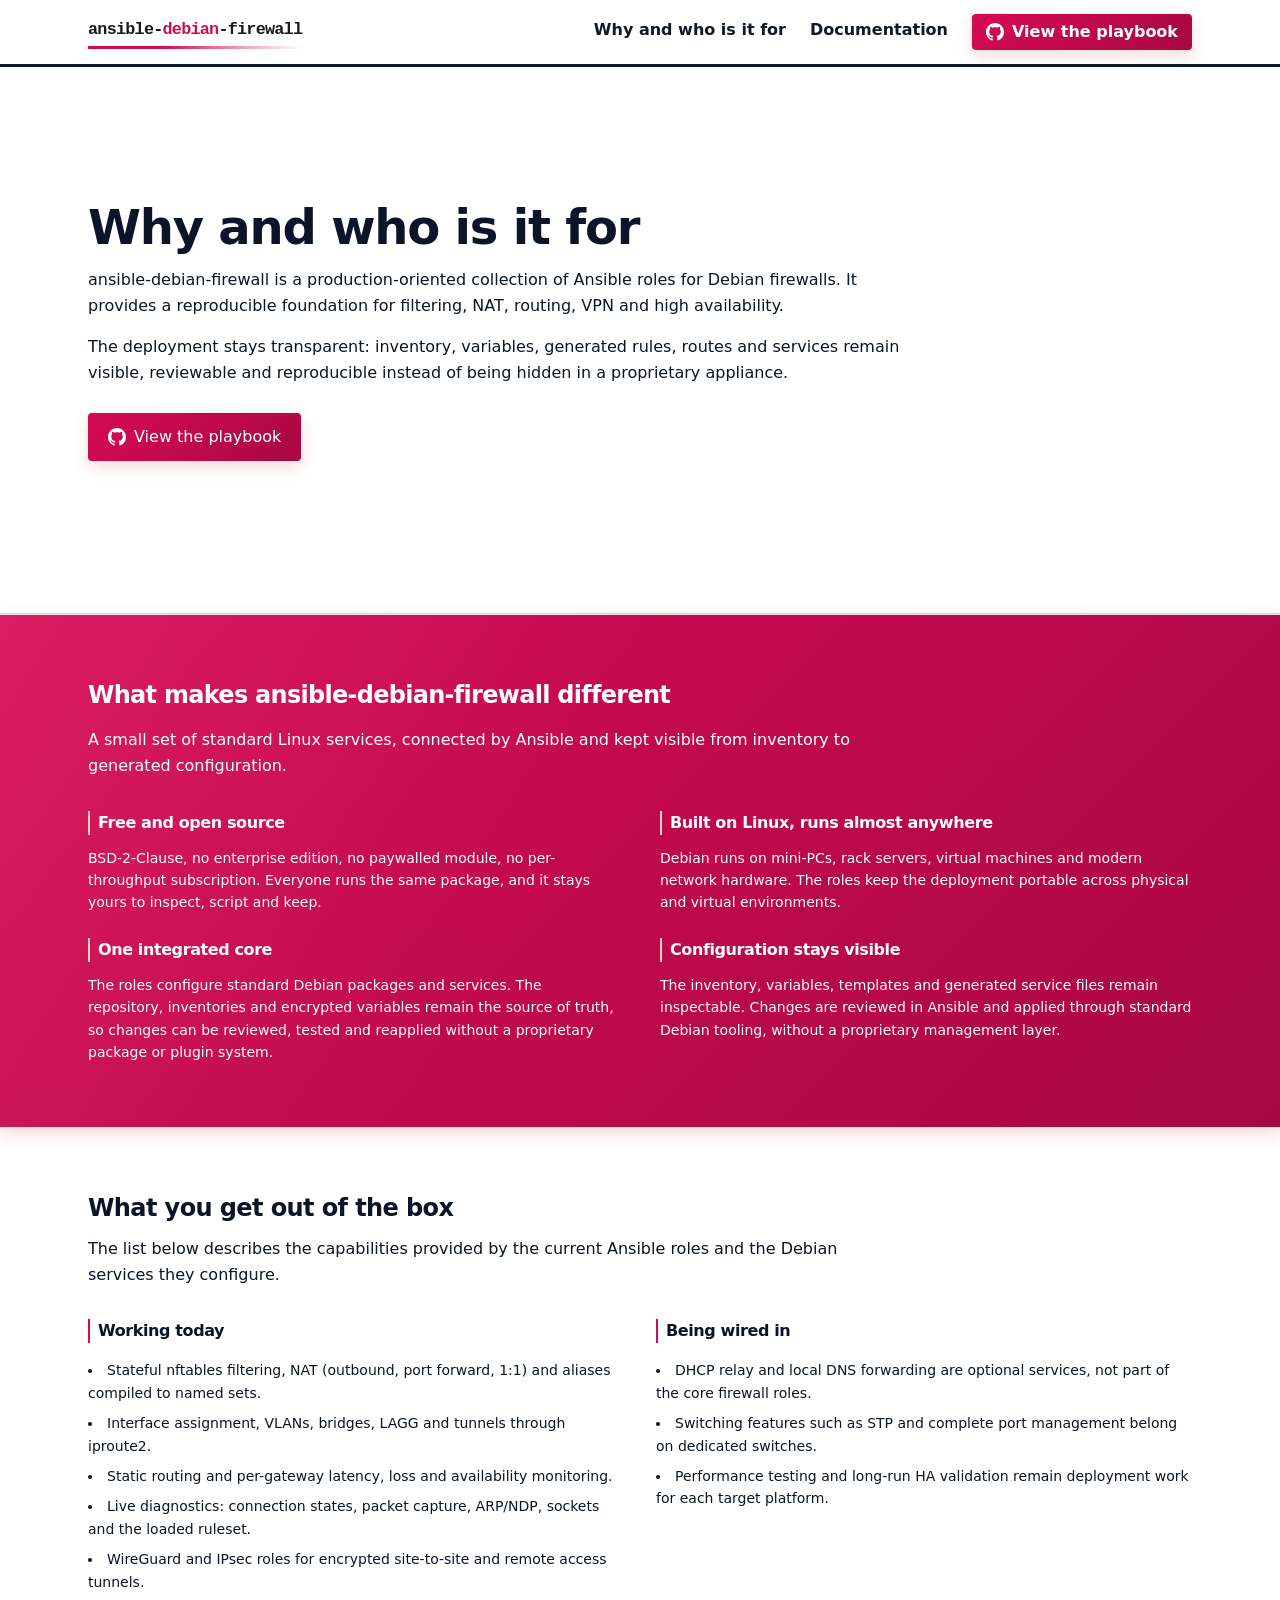
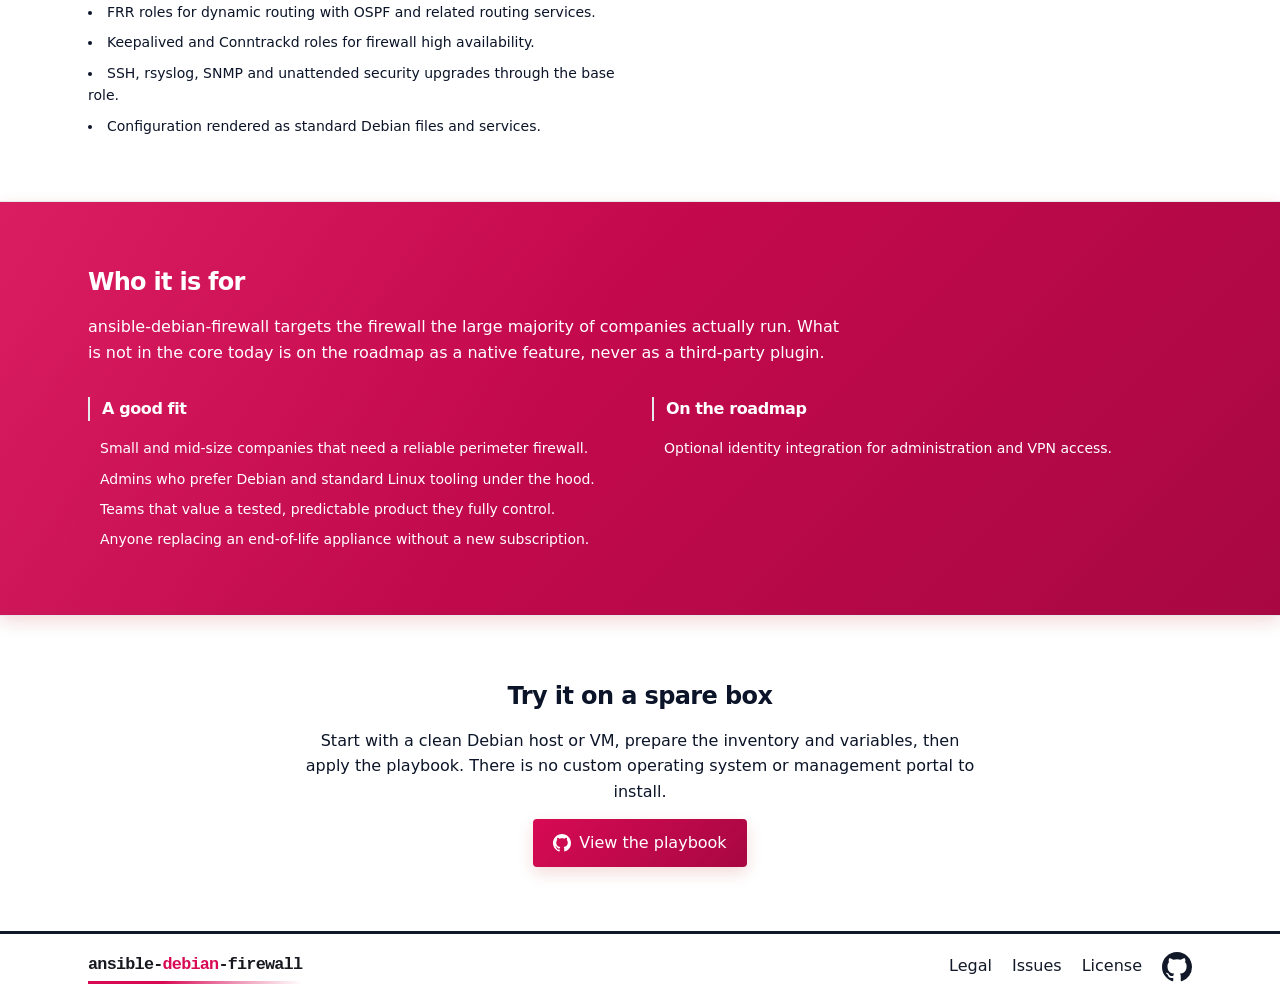
==== website/why.html @ fd3baefe "Initial commit" ====
<!DOCTYPE html>
<html lang="en">
<head>
<meta charset="UTF-8">
<meta name="viewport" content="width=device-width, initial-scale=1">
<meta name="theme-color" content="#1f2638">
<title>Why and who is it for - Turn Linux into a code-defined firewall</title>
<meta name="description" content="Ansible Debian Firewall is a collection of Ansible roles for deploying Debian firewalls. ansible-debian-firewall is a collection of open source Ansible roles for deploying secure, auditable and reproducible Debian firewalls.">
<link rel="icon" type="image/svg+xml" href="assets/fire-icon.svg">
<link rel="apple-touch-icon" href="assets/fire-icon.svg">
<link rel="icon" type="image/svg+xml" href="assets/fire-icon.svg">
<link rel="stylesheet" href="assets/app.css?v=b4d7843f7456">
<link rel="canonical" href="why.html">
<meta property="og:type" content="website">
<meta property="og:site_name" content="ansible-debian-firewall">
<meta property="og:locale" content="en_US">
<meta property="og:url" content="why.html">
<meta property="og:title" content="Why and who is it for - Turn Linux into a code-defined firewall">
<meta property="og:description" content="Ansible Debian Firewall is a collection of Ansible roles for deploying Debian firewalls. ansible-debian-firewall is a collection of open source Ansible roles for deploying secure, auditable and reproducible Debian firewalls.">
<meta property="og:image" content="https://petrouz.github.io/ansible-debian-firewall/assets/og-cover.jpg">
<meta property="og:image:secure_url" content="https://petrouz.github.io/ansible-debian-firewall/assets/og-cover.jpg">
<meta property="og:image:type" content="image/jpeg">
<meta property="og:image:width" content="1200">
<meta property="og:image:height" content="670">
<meta property="og:image:alt" content="ansible-debian-firewall - turn Linux into a firewall">
<meta name="twitter:card" content="summary_large_image">
<meta name="twitter:title" content="Why and who is it for - Turn Linux into a code-defined firewall">
<meta name="twitter:description" content="Ansible Debian Firewall is a collection of Ansible roles for deploying Debian firewalls. ansible-debian-firewall is a collection of open source Ansible roles for deploying secure, auditable and reproducible Debian firewalls.">
<meta name="twitter:image" content="https://petrouz.github.io/ansible-debian-firewall/assets/og-cover.jpg">
<script type="application/ld+json">
{
  "@context": "https://schema.org",
  "@graph": [
    {
      "@type": "Organization",
      "@id": "https://petrouz.github.io/ansible-debian-firewall/#org",
      "name": "ansible-debian-firewall",
      "url": "https://petrouz.github.io/ansible-debian-firewall/",
      "logo": "https://petrouz.github.io/ansible-debian-firewall/assets/logo-dark.svg",
      "sameAs": [
        "https://github.com/petrouz/muros"
      ]
    },
    {
      "@type": "WebSite",
      "@id": "https://petrouz.github.io/ansible-debian-firewall/#website",
      "name": "ansible-debian-firewall",
      "url": "https://petrouz.github.io/ansible-debian-firewall/",
      "publisher": {
        "@id": "https://petrouz.github.io/ansible-debian-firewall/#org"
      }
    },
    {
      "@type": "BreadcrumbList",
      "itemListElement": [
        {
          "@type": "ListItem",
          "position": 1,
          "name": "Home",
          "item": "https://petrouz.github.io/ansible-debian-firewall/"
        },
        {
          "@type": "ListItem",
          "position": 2,
          "name": "Why and who is it for",
          "item": "why.html"
        }
      ]
    },
    {
      "@type": "FAQPage",
      "mainEntity": [
        {
          "@type": "Question",
          "name": "What is ansible-debian-firewall?",
          "acceptedAnswer": {
            "@type": "Answer",
            "text": "No. ansible-debian-firewall is an independent collection of Ansible roles. It configures standard Debian components such as nftables, systemd-networkd, WireGuard, StrongSwan, FRRouting, Keepalived and conntrackd. It is maintained independently."
          }
        },
        {
          "@type": "Question",
          "name": "Why does ansible-debian-firewall refuse a plugin system?",
          "acceptedAnswer": {
            "@type": "Answer",
            "text": "A plugin catalogue means uneven quality, untested feature combinations and a compatibility matrix that breaks on upgrade. ansible-debian-firewall ships every feature in the core, tested end to end, integrated into the same UI and documented in one place. The attack surface is known and the whole product is tested at every release."
          }
        },
        {
          "@type": "Question",
          "name": "Is ansible-debian-firewall really free?",
          "acceptedAnswer": {
            "@type": "Answer",
            "text": "Yes. ansible-debian-firewall is licensed under BSD-2-Clause. There is no enterprise edition, no paywalled module and no per-seat or throughput subscription. You install the same package everyone else runs."
          }
        },
        {
          "@type": "Question",
          "name": "What hardware does ansible-debian-firewall run on?",
          "acceptedAnswer": {
            "@type": "Answer",
            "text": "Anything Debian 13 supports: a mini PC, a 1U server, a virtual machine on Proxmox or VMware, or a small appliance with two or more network cards. There is no proprietary hardware requirement."
          }
        }
      ]
    }
  ]
}
</script>
</head>
<body class="bg-white text-slate-900 antialiased why-page">
<a href="#main" class="skip-link">Skip to content</a>

<header class="border-b border-slate-900 bg-slate-100 band-dark">
  <div class="max-w-6xl mx-auto px-6 h-16 flex items-center justify-between">
    <a href="index.html" class="flex items-center gap-2.5" aria-label="ansible-debian-firewall home">
      <span class="wordmark"><span>ansible-</span><span class="wordmark-debian">debian</span><span>-firewall</span></span>
      
    </a>
    <nav class="hidden md:flex items-center gap-6 text-base text-slate-900">
      <a href="why.html" class="nav-link active-page hover:text-slate-900">Why and who is it for</a><a href="docs/quickstart.html" class="nav-link hover:text-slate-900">Documentation</a>
      <a href="https://github.com/petrouz/muros" class="inline-flex items-center gap-2 bg-red-600 text-white hover:bg-red-700 font-semibold px-3.5 py-1.5 rounded"><svg width="18" height="18" viewBox="0 0 16 16" fill="currentColor" aria-hidden="true"><path d="M8 0C3.58 0 0 3.58 0 8c0 3.54 2.29 6.53 5.47 7.59.4.07.55-.17.55-.38 0-.19-.01-.82-.01-1.49-2.01.37-2.53-.49-2.69-.94-.09-.23-.48-.94-.82-1.13-.28-.15-.68-.52-.01-.53.63 0 1.08.58 1.23.82.72 1.21 1.87.87 2.33.66.07-.52.28-.87.51-1.07-1.78-.2-3.64-.89-3.64-3.95 0-.87.31-1.59.82-2.15.08-.2-.36-1.02.08-2.12 0 0 .67-.21 2.2.82.64-.18 1.32-.27 2-.27.68 0 1.36.09 2 .27 1.53-1.04 2.2-.82 2.2-.82.44 1.1.16 1.92.08 2.12.51.56.82 1.27.82 2.15 0 3.07-1.87 3.75-3.65 3.95.29.25.54.73.54 1.48 0 1.07-.01 1.93-.01 2.2 0 .21.15.46.55.38A8.01 8.01 0 0016 8c0-4.42-3.58-8-8-8z"/></svg>View the playbook</a>
    </nav><details class="md:hidden relative"><summary class="list-none cursor-pointer p-2 -mr-2 select-none" aria-label="Open menu"><svg xmlns="http://www.w3.org/2000/svg" width="22" height="22" viewBox="0 0 24 24" fill="none" stroke="currentColor" stroke-width="2" stroke-linecap="round" stroke-linejoin="round"><line x1="3" y1="7" x2="21" y2="7"/><line x1="3" y1="12" x2="21" y2="12"/><line x1="3" y1="17" x2="21" y2="17"/></svg></summary><div class="absolute right-0 mt-2 bg-white border border-slate-200 rounded shadow-lg py-2 w-52 z-20 flex flex-col text-sm"><a href="why.html" class="nav-link hover:text-slate-900 px-4 py-2 hover:bg-slate-100">Why and who is it for</a><a href="docs/quickstart.html" class="nav-link hover:text-slate-900 px-4 py-2 hover:bg-slate-100">Documentation</a><a href="https://github.com/petrouz/muros" class="px-4 py-2 mt-1 mx-3 bg-red-600 text-white hover:bg-red-700 font-semibold rounded text-center">View the playbook</a></div></details>
  </div>
</header>

<main id="main" tabindex="-1">

<section class="border-b border-slate-200">
  <div class="max-w-6xl mx-auto px-6 pt-12 pb-16 lg:pt-16 lg:pb-20">
    <div class="max-w-3xl">
      <h1 class="text-4xl lg:text-5xl font-bold tracking-tight text-slate-900">Why and who is it for</h1>
      <p class="mt-3 text-base text-slate-900 leading-relaxed">ansible-debian-firewall is a production-oriented collection of Ansible roles for Debian firewalls. It provides a reproducible foundation for filtering, NAT, routing, VPN and high availability.</p>
      <p class="mt-3 text-base text-slate-900 leading-relaxed">The deployment stays transparent: inventory, variables, generated rules, routes and services remain visible, reviewable and reproducible instead of being hidden in a proprietary appliance.</p>
      <div class="mt-7 flex flex-col sm:flex-row gap-3">
        <a href="https://github.com/petrouz/muros" class="inline-flex items-center justify-center gap-2 px-5 py-3 bg-red-600 text-white hover:bg-red-700 font-medium rounded"><svg width="18" height="18" viewBox="0 0 16 16" fill="currentColor" aria-hidden="true"><path d="M8 0C3.58 0 0 3.58 0 8c0 3.54 2.29 6.53 5.47 7.59.4.07.55-.17.55-.38 0-.19-.01-.82-.01-1.49-2.01.37-2.53-.49-2.69-.94-.09-.23-.48-.94-.82-1.13-.28-.15-.68-.52-.01-.53.63 0 1.08.58 1.23.82.72 1.21 1.87.87 2.33.66.07-.52.28-.87.51-1.07-1.78-.2-3.64-.89-3.64-3.95 0-.87.31-1.59.82-2.15.08-.2-.36-1.02.08-2.12 0 0 .67-.21 2.2.82.64-.18 1.32-.27 2-.27.68 0 1.36.09 2 .27 1.53-1.04 2.2-.82 2.2-.82.44 1.1.16 1.92.08 2.12.51.56.82 1.27.82 2.15 0 3.07-1.87 3.75-3.65 3.95.29.25.54.73.54 1.48 0 1.07-.01 1.93-.01 2.2 0 .21.15.46.55.38A8.01 8.01 0 0016 8c0-4.42-3.58-8-8-8z"/></svg>View the playbook</a>
        
      </div>
    </div>
  </div>
</section>

<section class="py-16 bg-red-600 border-y border-red-700 brand-panel">
  <div class="max-w-6xl mx-auto px-6">
    <h2 class="text-2xl font-bold text-slate-900">What makes ansible-debian-firewall different</h2>
    <p class="mt-3 text-slate-900 max-w-3xl">A small set of standard Linux services, connected by Ansible and kept visible from inventory to generated configuration.</p>

    <div class="mt-8 grid grid-cols-1 md:grid-cols-2 gap-x-10 gap-y-6">
      <div>
        <h3 class="text-base font-semibold text-slate-900 border-l-2 border-red-600 pl-2">Free and open source</h3>
        <p class="mt-2 text-sm text-slate-900 leading-relaxed">BSD-2-Clause, no enterprise edition, no paywalled module, no per-throughput subscription. Everyone runs the same package, and it stays yours to inspect, script and keep.</p>
      </div>
      <div>
        <h3 class="text-base font-semibold text-slate-900 border-l-2 border-red-600 pl-2">Built on Linux, runs almost anywhere</h3>
        <p class="mt-2 text-sm text-slate-900 leading-relaxed">Debian runs on mini-PCs, rack servers, virtual machines and modern network hardware. The roles keep the deployment portable across physical and virtual environments.</p>
      </div>
      <div>
        <h3 class="text-base font-semibold text-slate-900 border-l-2 border-red-600 pl-2">One integrated core</h3>
        <p class="mt-2 text-sm text-slate-900 leading-relaxed">The roles configure standard Debian packages and services. The repository, inventories and encrypted variables remain the source of truth, so changes can be reviewed, tested and reapplied without a proprietary package or plugin system.</p>
      </div>
      <div>
        <h3 class="text-base font-semibold text-slate-900 border-l-2 border-red-600 pl-2">Configuration stays visible</h3>
        <p class="mt-2 text-sm text-slate-900 leading-relaxed">The inventory, variables, templates and generated service files remain inspectable. Changes are reviewed in Ansible and applied through standard Debian tooling, without a proprietary management layer.</p>
      </div>
    </div>
  </div>
</section>

<section class="py-16">
  <div class="max-w-6xl mx-auto px-6">
    <h2 class="text-2xl font-bold text-slate-900">What you get out of the box</h2>
    <p class="mt-2 text-slate-900 max-w-3xl">The list below describes the capabilities provided by the current Ansible roles and the Debian services they configure.</p>

    <div class="mt-8 grid grid-cols-1 md:grid-cols-2 gap-8">
      <div>
        <h3 class="text-base font-semibold text-slate-900 border-l-2 border-red-600 pl-2">Working today</h3>
        <ul class="mt-3 space-y-2 text-sm text-slate-900 list-disc list-inside">
          <li>Stateful nftables filtering, NAT (outbound, port forward, 1:1) and aliases compiled to named sets.</li>
          <li>Interface assignment, VLANs, bridges, LAGG and tunnels through iproute2.</li>
          <li>Static routing and per-gateway latency, loss and availability monitoring.</li>
          <li>Live diagnostics: connection states, packet capture, ARP/NDP, sockets and the loaded ruleset.</li>
          <li>WireGuard and IPsec roles for encrypted site-to-site and remote access tunnels.</li>
          <li>FRR roles for dynamic routing with OSPF and related routing services.</li>
          <li>Keepalived and Conntrackd roles for firewall high availability.</li>
          <li>SSH, rsyslog, SNMP and unattended security upgrades through the base role.</li>
          <li>Configuration rendered as standard Debian files and services.</li>
        </ul>
      </div>
      <div>
        <h3 class="text-base font-semibold text-slate-900 border-l-2 border-red-600 pl-2">Being wired in</h3>
        <ul class="mt-3 space-y-2 text-sm text-slate-900 list-disc list-inside">
          <li>DHCP relay and local DNS forwarding are optional services, not part of the core firewall roles.</li>
          <li>Switching features such as STP and complete port management belong on dedicated switches.</li>
          <li>Performance testing and long-run HA validation remain deployment work for each target platform.</li>
        </ul>
      </div>
    </div>
  </div>
</section>

<section id="scope" class="py-16 bg-red-600 border-y border-red-700 brand-panel">
  <div class="max-w-6xl mx-auto px-6">
    <h2 class="text-2xl font-bold text-slate-900">Who it is for</h2>
    <p class="mt-3 text-slate-900 max-w-3xl">ansible-debian-firewall targets the firewall the large majority of companies actually run. What is not in the core today is on the roadmap as a native feature, never as a third-party plugin.</p>
    <div class="mt-8 grid grid-cols-1 md:grid-cols-2 gap-6">
      <div>
        <h3 class="text-base font-semibold text-white border-l-2 border-white pl-3">A good fit</h3>
        <ul class="mt-3 pl-3 space-y-2 text-sm text-slate-900">
          <li>Small and mid-size companies that need a reliable perimeter firewall.</li>
          <li>Admins who prefer Debian and standard Linux tooling under the hood.</li>
          <li>Teams that value a tested, predictable product they fully control.</li>
          <li>Anyone replacing an end-of-life appliance without a new subscription.</li>
        </ul>
      </div>
      <div>
        <h3 class="text-base font-semibold text-white border-l-2 border-white pl-3">On the roadmap</h3>
        <ul class="mt-3 pl-3 space-y-2 text-sm text-slate-900">
          <li>Optional identity integration for administration and VPN access.</li>
        </ul>
      </div>
    </div>
  </div>
</section>

<section class="py-16">
  <div class="max-w-6xl mx-auto px-6 text-center">
    <h2 class="text-2xl font-bold text-slate-900">Try it on a spare box</h2>
    <p class="mt-3 text-slate-900 max-w-2xl mx-auto">Start with a clean Debian host or VM, prepare the inventory and variables, then apply the playbook. There is no custom operating system or management portal to install.</p>
    <div class="mt-6 flex flex-col sm:flex-row gap-3 justify-center">
      <a href="https://github.com/petrouz/muros" class="inline-flex items-center justify-center gap-2 px-5 py-3 bg-red-600 text-white hover:bg-red-700 font-medium rounded"><svg width="18" height="18" viewBox="0 0 16 16" fill="currentColor" aria-hidden="true"><path d="M8 0C3.58 0 0 3.58 0 8c0 3.54 2.29 6.53 5.47 7.59.4.07.55-.17.55-.38 0-.19-.01-.82-.01-1.49-2.01.37-2.53-.49-2.69-.94-.09-.23-.48-.94-.82-1.13-.28-.15-.68-.52-.01-.53.63 0 1.08.58 1.23.82.72 1.21 1.87.87 2.33.66.07-.52.28-.87.51-1.07-1.78-.2-3.64-.89-3.64-3.95 0-.87.31-1.59.82-2.15.08-.2-.36-1.02.08-2.12 0 0 .67-.21 2.2.82.64-.18 1.32-.27 2-.27.68 0 1.36.09 2 .27 1.53-1.04 2.2-.82 2.2-.82.44 1.1.16 1.92.08 2.12.51.56.82 1.27.82 2.15 0 3.07-1.87 3.75-3.65 3.95.29.25.54.73.54 1.48 0 1.07-.01 1.93-.01 2.2 0 .21.15.46.55.38A8.01 8.01 0 0016 8c0-4.42-3.58-8-8-8z"/></svg>View the playbook</a>
    </div>
  </div>
</section>

</main>

<footer class="border-t border-slate-900 bg-slate-100 py-4 band-dark">
  <div class="max-w-6xl mx-auto px-6 flex flex-col sm:flex-row items-center justify-between gap-3 text-base text-slate-900">
    <div class="flex items-center gap-2">
      <span class="wordmark"><span>ansible-</span><span class="wordmark-debian">debian</span><span>-firewall</span></span>
    </div>
    <div class="flex items-center gap-5 sm:order-2">
      <a href="https://github.com/petrouz/muros/blob/main/LICENSE" class="hover:text-slate-900">Legal</a>
      <a href="https://github.com/petrouz/ansible-debian-firewall/issues" class="hover:text-slate-900">Issues</a>
      <a href="https://github.com/petrouz/ansible-debian-firewall/blob/main/LICENSE" class="hover:text-slate-900">License</a>
      <a href="https://github.com/petrouz/ansible-debian-firewall" aria-label="GitHub" title="GitHub" class="ico-gh hover:opacity-70"><svg width="30" height="30" viewBox="0 0 16 16" fill="currentColor" aria-hidden="true"><path d="M8 0C3.58 0 0 3.58 0 8c0 3.54 2.29 6.53 5.47 7.59.4.07.55-.17.55-.38 0-.19-.01-.82-.01-1.49-2.01.37-2.53-.49-2.69-.94-.09-.23-.48-.94-.82-1.13-.28-.15-.68-.52-.01-.53.63-.01 1.08.58 1.23.82.72 1.21 1.87.87 2.33.66.07-.52.28-.87.51-1.07-1.78-.2-3.64-.89-3.64-3.95 0-.87.31-1.59.82-2.15-.08-.2-.36-1.02.08-2.12 0 0 .67-.21 2.2.82.64-.18 1.32-.27 2-.27.68 0 1.36.09 2 .27 1.53-1.04 2.2-.82 2.2-.82.44 1.1.16 1.92.08 2.12.51.56.82.73.82 2.15 0 3.07-1.87 3.75-3.65 3.95.29.25.54.73.54 1.48 0 1.07-.01 1.93-.01 2.2 0 .21.15.46.55.38A8.01 8.01 0 0016 8c0-4.42-3.58-8-8-8z"/></svg></a>
    </div>
  </div>
</footer>



</body>
</html>
---- website/assets/app.css ----
*,:after,:before{--tw-border-spacing-x:0;--tw-border-spacing-y:0;--tw-translate-x:0;--tw-translate-y:0;--tw-rotate:0;--tw-skew-x:0;--tw-skew-y:0;--tw-scale-x:1;--tw-scale-y:1;--tw-pan-x: ;--tw-pan-y: ;--tw-pinch-zoom: ;--tw-scroll-snap-strictness:proximity;--tw-gradient-from-position: ;--tw-gradient-via-position: ;--tw-gradient-to-position: ;--tw-ordinal: ;--tw-slashed-zero: ;--tw-numeric-figure: ;--tw-numeric-spacing: ;--tw-numeric-fraction: ;--tw-ring-inset: ;--tw-ring-offset-width:0px;--tw-ring-offset-color:#fff;--tw-ring-color:rgba(59,130,246,.5);--tw-ring-offset-shadow:0 0 #0000;--tw-ring-shadow:0 0 #0000;--tw-shadow:0 0 #0000;--tw-shadow-colored:0 0 #0000;--tw-blur: ;--tw-brightness: ;--tw-contrast: ;--tw-grayscale: ;--tw-hue-rotate: ;--tw-invert: ;--tw-saturate: ;--tw-sepia: ;--tw-drop-shadow: ;--tw-backdrop-blur: ;--tw-backdrop-brightness: ;--tw-backdrop-contrast: ;--tw-backdrop-grayscale: ;--tw-backdrop-hue-rotate: ;--tw-backdrop-invert: ;--tw-backdrop-opacity: ;--tw-backdrop-saturate: ;--tw-backdrop-sepia: ;--tw-contain-size: ;--tw-contain-layout: ;--tw-contain-paint: ;--tw-contain-style: }::backdrop{--tw-border-spacing-x:0;--tw-border-spacing-y:0;--tw-translate-x:0;--tw-translate-y:0;--tw-rotate:0;--tw-skew-x:0;--tw-skew-y:0;--tw-scale-x:1;--tw-scale-y:1;--tw-pan-x: ;--tw-pan-y: ;--tw-pinch-zoom: ;--tw-scroll-snap-strictness:proximity;--tw-gradient-from-position: ;--tw-gradient-via-position: ;--tw-gradient-to-position: ;--tw-ordinal: ;--tw-slashed-zero: ;--tw-numeric-figure: ;--tw-numeric-spacing: ;--tw-numeric-fraction: ;--tw-ring-inset: ;--tw-ring-offset-width:0px;--tw-ring-offset-color:#fff;--tw-ring-color:rgba(59,130,246,.5);--tw-ring-offset-shadow:0 0 #0000;--tw-ring-shadow:0 0 #0000;--tw-shadow:0 0 #0000;--tw-shadow-colored:0 0 #0000;--tw-blur: ;--tw-brightness: ;--tw-contrast: ;--tw-grayscale: ;--tw-hue-rotate: ;--tw-invert: ;--tw-saturate: ;--tw-sepia: ;--tw-drop-shadow: ;--tw-backdrop-blur: ;--tw-backdrop-brightness: ;--tw-backdrop-contrast: ;--tw-backdrop-grayscale: ;--tw-backdrop-hue-rotate: ;--tw-backdrop-invert: ;--tw-backdrop-opacity: ;--tw-backdrop-saturate: ;--tw-backdrop-sepia: ;--tw-contain-size: ;--tw-contain-layout: ;--tw-contain-paint: ;--tw-contain-style: }/*! tailwindcss v3.4.19 | MIT License | https://tailwindcss.com*/*,:after,:before{box-sizing:border-box;border:0 solid #e5e7eb}:after,:before{--tw-content:""}:host,html{line-height:1.5;-webkit-text-size-adjust:100%;-moz-tab-size:4;-o-tab-size:4;tab-size:4;font-family:ui-sans-serif,system-ui,sans-serif,Apple Color Emoji,Segoe UI Emoji,Segoe UI Symbol,Noto Color Emoji;font-feature-settings:normal;font-variation-settings:normal;-webkit-tap-highlight-color:transparent}body{margin:0;line-height:inherit}hr{height:0;color:inherit;border-top-width:1px}abbr:where([title]){-webkit-text-decoration:underline dotted;text-decoration:underline dotted}h1,h2,h3,h4,h5,h6{font-size:inherit;font-weight:inherit}a{color:inherit;text-decoration:inherit}b,strong{font-weight:bolder}code,kbd,pre,samp{font-family:ui-monospace,SFMono-Regular,Menlo,Monaco,Consolas,Liberation Mono,Courier New,monospace;font-feature-settings:normal;font-variation-settings:normal;font-size:1em}small{font-size:80%}sub,sup{font-size:75%;line-height:0;position:relative;vertical-align:baseline}sub{bottom:-.25em}sup{top:-.5em}table{text-indent:0;border-color:inherit;border-collapse:collapse}button,input,optgroup,select,textarea{font-family:inherit;font-feature-settings:inherit;font-variation-settings:inherit;font-size:100%;font-weight:inherit;line-height:inherit;letter-spacing:inherit;color:inherit;margin:0;padding:0}button,select{text-transform:none}button,input:where([type=button]),input:where([type=reset]),input:where([type=submit]){-webkit-appearance:button;background-color:transparent;background-image:none}:-moz-focusring{outline:auto}:-moz-ui-invalid{box-shadow:none}progress{vertical-align:baseline}::-webkit-inner-spin-button,::-webkit-outer-spin-button{height:auto}[type=search]{-webkit-appearance:textfield;outline-offset:-2px}::-webkit-search-decoration{-webkit-appearance:none}::-webkit-file-upload-button{-webkit-appearance:button;font:inherit}summary{display:list-item}blockquote,dd,dl,figure,h1,h2,h3,h4,h5,h6,hr,p,pre{margin:0}fieldset{margin:0}fieldset,legend{padding:0}menu,ol,ul{list-style:none;margin:0;padding:0}dialog{padding:0}textarea{resize:vertical}input::-moz-placeholder,textarea::-moz-placeholder{opacity:1;color:#9ca3af}input::placeholder,textarea::placeholder{opacity:1;color:#9ca3af}[role=button],button{cursor:pointer}:disabled{cursor:default}audio,canvas,embed,iframe,img,object,svg,video{display:block;vertical-align:middle}img,video{max-width:100%;height:auto}[hidden]:where(:not([hidden=until-found])){display:none}.mono,code,pre{font-family:ui-monospace,SFMono-Regular,Menlo,Consolas,monospace;font-weight:500;font-style:normal}.sr-only{position:absolute;width:1px;height:1px;padding:0;margin:-1px;overflow:hidden;clip:rect(0,0,0,0);white-space:nowrap;border-width:0}.visible{visibility:visible}.collapse{visibility:collapse}.static{position:static}.fixed{position:fixed}.absolute{position:absolute}.relative{position:relative}.sticky{position:sticky}.inset-0{inset:0}.right-0{right:0}.z-20{z-index:20}.z-50{z-index:50}.mx-1{margin-left:.25rem;margin-right:.25rem}.mx-3{margin-left:.75rem;margin-right:.75rem}.mx-auto{margin-left:auto;margin-right:auto}.-ml-0\.5{margin-left:-.125rem}.-ml-2{margin-left:-.5rem}.-mr-2{margin-right:-.5rem}.mb-6{margin-bottom:1.5rem}.ml-1{margin-left:.25rem}.mt-1{margin-top:.25rem}.mt-10{margin-top:2.5rem}.mt-12{margin-top:3rem}.mt-14{margin-top:3.5rem}.mt-2{margin-top:.5rem}.mt-3{margin-top:.75rem}.mt-4{margin-top:1rem}.mt-5{margin-top:1.25rem}.mt-6{margin-top:1.5rem}.mt-7{margin-top:1.75rem}.mt-8{margin-top:2rem}.block{display:block}.inline-block{display:inline-block}.inline{display:inline}.flex{display:flex}.inline-flex{display:inline-flex}.table{display:table}.grid{display:grid}.contents{display:contents}.hidden{display:none}.h-10{height:2.5rem}.h-11{height:2.75rem}.h-12{height:3rem}.h-16{height:4rem}.h-3{height:.75rem}.h-8{height:2rem}.max-h-full{max-height:100%}.w-1{width:.25rem}.w-3{width:.75rem}.w-52{width:13rem}.w-8{width:2rem}.w-auto{width:auto}.w-full{width:100%}.min-w-0{min-width:0}.max-w-2xl{max-width:42rem}.max-w-3xl{max-width:48rem}.max-w-6xl{max-width:72rem}.max-w-full{max-width:100%}.max-w-xl{max-width:36rem}.flex-1{flex:1 1 0%}.shrink-0{flex-shrink:0}.cursor-default{cursor:default}.cursor-pointer{cursor:pointer}.cursor-zoom-out{cursor:zoom-out}.select-none{-webkit-user-select:none;-moz-user-select:none;user-select:none}.list-inside{list-style-position:inside}.list-decimal{list-style-type:decimal}.list-disc{list-style-type:disc}.list-none{list-style-type:none}.grid-cols-1{grid-template-columns:repeat(1,minmax(0,1fr))}.flex-col{flex-direction:column}.flex-wrap{flex-wrap:wrap}.items-start{align-items:flex-start}.items-center{align-items:center}.justify-center{justify-content:center}.justify-between{justify-content:space-between}.gap-1\.5{gap:.375rem}.gap-10{gap:2.5rem}.gap-2{gap:.5rem}.gap-2\.5{gap:.625rem}.gap-3{gap:.75rem}.gap-4{gap:1rem}.gap-5{gap:1.25rem}.gap-6{gap:1.5rem}.gap-8{gap:2rem}.gap-x-10{-moz-column-gap:2.5rem;column-gap:2.5rem}.gap-x-5{-moz-column-gap:1.25rem;column-gap:1.25rem}.gap-x-8{-moz-column-gap:2rem;column-gap:2rem}.gap-y-10{row-gap:2.5rem}.gap-y-2{row-gap:.5rem}.gap-y-6{row-gap:1.5rem}.gap-y-7{row-gap:1.75rem}.space-y-1>:not([hidden])~:not([hidden]){--tw-space-y-reverse:0;margin-top:calc(.25rem*(1 - var(--tw-space-y-reverse)));margin-bottom:calc(.25rem*var(--tw-space-y-reverse))}.space-y-1\.5>:not([hidden])~:not([hidden]){--tw-space-y-reverse:0;margin-top:calc(.375rem*(1 - var(--tw-space-y-reverse)));margin-bottom:calc(.375rem*var(--tw-space-y-reverse))}.space-y-2>:not([hidden])~:not([hidden]){--tw-space-y-reverse:0;margin-top:calc(.5rem*(1 - var(--tw-space-y-reverse)));margin-bottom:calc(.5rem*var(--tw-space-y-reverse))}.divide-y>:not([hidden])~:not([hidden]){--tw-divide-y-reverse:0;border-top-width:calc(1px*(1 - var(--tw-divide-y-reverse)));border-bottom-width:calc(1px*var(--tw-divide-y-reverse))}.divide-slate-200>:not([hidden])~:not([hidden]){--tw-divide-opacity:1;border-color:rgb(210 219 230/var(--tw-divide-opacity,1))}.self-stretch{align-self:stretch}.overflow-hidden{overflow:hidden}.overflow-x-auto{overflow-x:auto}.truncate{overflow:hidden;text-overflow:ellipsis;white-space:nowrap}.break-all{word-break:break-all}.rounded{border-radius:.25rem}.rounded-full{border-radius:9999px}.rounded-lg{border-radius:.5rem}.border{border-width:1px}.border-y{border-top-width:1px}.border-b,.border-y{border-bottom-width:1px}.border-l-2{border-left-width:2px}.border-t{border-top-width:1px}.border-red-300{--tw-border-opacity:1;border-color:rgb(255 246 69/var(--tw-border-opacity,1))}.border-red-600{--tw-border-opacity:1;border-color:rgb(255 244 26/var(--tw-border-opacity,1))}.border-emerald-300{--tw-border-opacity:1;border-color:rgb(110 231 183/var(--tw-border-opacity,1))}.border-slate-200{--tw-border-opacity:1;border-color:rgb(210 219 230/var(--tw-border-opacity,1))}.border-slate-300{--tw-border-opacity:1;border-color:rgb(181 192 207/var(--tw-border-opacity,1))}.border-white\/10{border-color:hsla(0,0%,100%,.1)}.bg-red-600 text-white{--tw-bg-opacity:1;background-color:rgb(255 244 26/var(--tw-bg-opacity,1))}.bg-red-50{--tw-bg-opacity:1;background-color:rgb(255 251 235/var(--tw-bg-opacity,1))}.bg-emerald-50{--tw-bg-opacity:1;background-color:rgb(236 253 245/var(--tw-bg-opacity,1))}.bg-green-400{--tw-bg-opacity:1;background-color:rgb(74 222 128/var(--tw-bg-opacity,1))}.bg-red-400{--tw-bg-opacity:1;background-color:rgb(248 113 113/var(--tw-bg-opacity,1))}.bg-slate-100{--tw-bg-opacity:1;background-color:rgb(231 237 243/var(--tw-bg-opacity,1))}.bg-slate-50{--tw-bg-opacity:1;background-color:rgb(241 245 249/var(--tw-bg-opacity,1))}.bg-slate-900{--tw-bg-opacity:1;background-color:rgb(11 20 40/var(--tw-bg-opacity,1))}.bg-slate-900\/85{background-color:rgba(11,20,40,.85)}.bg-white{--tw-bg-opacity:1;background-color:rgb(255 255 255/var(--tw-bg-opacity,1))}.bg-white\/10{background-color:hsla(0,0%,100%,.1)}.p-2{padding:.5rem}.p-4{padding:1rem}.p-6{padding:1.5rem}.px-1{padding-left:.25rem;padding-right:.25rem}.px-1\.5{padding-left:.375rem;padding-right:.375rem}.px-3{padding-left:.75rem;padding-right:.75rem}.px-3\.5{padding-left:.875rem;padding-right:.875rem}.px-4{padding-left:1rem;padding-right:1rem}.px-5{padding-left:1.25rem;padding-right:1.25rem}.px-6{padding-left:1.5rem;padding-right:1.5rem}.py-0\.5{padding-top:.125rem;padding-bottom:.125rem}.py-1{padding-top:.25rem;padding-bottom:.25rem}.py-1\.5{padding-top:.375rem;padding-bottom:.375rem}.py-10{padding-top:2.5rem;padding-bottom:2.5rem}.py-12{padding-top:3rem;padding-bottom:3rem}.py-16{padding-top:4rem;padding-bottom:4rem}.py-2{padding-top:.5rem;padding-bottom:.5rem}.py-2\.5{padding-top:.625rem;padding-bottom:.625rem}.py-24{padding-top:6rem;padding-bottom:6rem}.py-3{padding-top:.75rem;padding-bottom:.75rem}.py-4{padding-top:1rem;padding-bottom:1rem}.py-6{padding-top:1.5rem;padding-bottom:1.5rem}.pb-16{padding-bottom:4rem}.pb-2{padding-bottom:.5rem}.pl-2{padding-left:.5rem}.pl-3{padding-left:.75rem}.pt-10{padding-top:2.5rem}.pt-12{padding-top:3rem}.pt-14{padding-top:3.5rem}.pt-5{padding-top:1.25rem}.pt-6{padding-top:1.5rem}.pt-8{padding-top:2rem}.text-left{text-align:left}.text-center{text-align:center}.text-right{text-align:right}.align-middle{vertical-align:middle}.font-mono{font-family:ui-monospace,SFMono-Regular,Menlo,Monaco,Consolas,Liberation Mono,Courier New,monospace}.text-2xl{font-size:1.5rem;line-height:2rem}.text-3xl{font-size:1.875rem;line-height:2.25rem}.text-4xl{font-size:2.25rem;line-height:2.5rem}.text-base{font-size:1rem;line-height:1.5rem}.text-lg{font-size:1.125rem;line-height:1.75rem}.text-sm{font-size:.875rem;line-height:1.25rem}.text-xl{font-size:1.25rem;line-height:1.75rem}.text-xs{font-size:.75rem;line-height:1rem}.font-bold{font-weight:700}.font-medium{font-weight:500}.font-semibold{font-weight:600}.uppercase{text-transform:uppercase}.italic{font-style:italic}.leading-relaxed{line-height:1.625}.tracking-tight{letter-spacing:-.025em}.tracking-wide{letter-spacing:.025em}.text-\[\#fff41a\],.text-red-400{--tw-text-opacity:1;color:rgb(255 244 26/var(--tw-text-opacity,1))}.text-red-600{--tw-text-opacity:1;color:rgb(191 146 0/var(--tw-text-opacity,1))}.text-red-800{--tw-text-opacity:1;color:rgb(155 120 8/var(--tw-text-opacity,1))}.text-emerald-700{--tw-text-opacity:1;color:rgb(4 120 87/var(--tw-text-opacity,1))}.text-emerald-800{--tw-text-opacity:1;color:rgb(6 95 70/var(--tw-text-opacity,1))}.text-red-700{--tw-text-opacity:1;color:rgb(185 28 28/var(--tw-text-opacity,1))}.text-slate-500{--tw-text-opacity:1;color:rgb(85 99 118/var(--tw-text-opacity,1))}.text-slate-700{--tw-text-opacity:1;color:rgb(43 55 71/var(--tw-text-opacity,1))}.text-slate-900{--tw-text-opacity:1;color:rgb(11 20 40/var(--tw-text-opacity,1))}.text-white{--tw-text-opacity:1;color:rgb(255 255 255/var(--tw-text-opacity,1))}.underline{text-decoration-line:underline}.antialiased{-webkit-font-smoothing:antialiased;-moz-osx-font-smoothing:grayscale}.shadow{--tw-shadow:0 1px 3px 0 rgba(0,0,0,.1),0 1px 2px -1px rgba(0,0,0,.1);--tw-shadow-colored:0 1px 3px 0 var(--tw-shadow-color),0 1px 2px -1px var(--tw-shadow-color)}.shadow,.shadow-2xl{box-shadow:var(--tw-ring-offset-shadow,0 0 #0000),var(--tw-ring-shadow,0 0 #0000),var(--tw-shadow)}.shadow-2xl{--tw-shadow:0 25px 50px -12px rgba(0,0,0,.25);--tw-shadow-colored:0 25px 50px -12px var(--tw-shadow-color)}.shadow-lg{--tw-shadow:0 10px 15px -3px rgba(0,0,0,.1),0 4px 6px -4px rgba(0,0,0,.1);--tw-shadow-colored:0 10px 15px -3px var(--tw-shadow-color),0 4px 6px -4px var(--tw-shadow-color);box-shadow:var(--tw-ring-offset-shadow,0 0 #0000),var(--tw-ring-shadow,0 0 #0000),var(--tw-shadow)}.filter{filter:var(--tw-blur) var(--tw-brightness) var(--tw-contrast) var(--tw-grayscale) var(--tw-hue-rotate) var(--tw-invert) var(--tw-saturate) var(--tw-sepia) var(--tw-drop-shadow)}body{font-family:-apple-system,BlinkMacSystemFont,Segoe UI,Roboto,Helvetica Neue,Arial,sans-serif}.shadow-card{box-shadow:0 1px 2px rgba(0,0,0,.04),0 4px 16px rgba(0,0,0,.04)}.band-dark{--bg:#151a28;--bg-elev:#1f2638;--bg-sunken:#0e131e;--border:#2a3344;--border-strong:#3a4660;--text-strong:#f5f7fa;--text:#e8ecf2;--text-muted:#b8c2d0;--text-faint:#8b97a8;--accent:#fff41a;background-color:var(--bg-elev);color:var(--text);border-color:var(--border)}.band-dark .text-slate-900{color:var(--text-strong)}.band-dark .text-slate-700{color:var(--text)}.band-dark .text-slate-600{color:var(--text-muted)}.band-dark .text-slate-400,.band-dark .text-slate-500{color:var(--text-faint)}.band-dark .hover\:text-slate-900:hover{color:var(--text-strong)}.band-dark .text-red-600{color:var(--accent)}.band-dark .hover\:text-red-600:hover{color:#fff645}.band-dark .bg-white{background-color:var(--bg)}.band-dark .bg-slate-100,.band-dark .hover\:bg-slate-100:hover{background-color:var(--bg-sunken)}.band-dark .hover\:bg-slate-200:hover{background-color:#2b3754}.band-dark .border-slate-200{border-color:var(--border)}.band-dark .border-slate-300{border-color:var(--border-strong)}.band-dark .nav-link.active{color:var(--text-strong)}.band-dark .nav-link.active:after{background:var(--accent)}.band-dark .bg-red-600 text-white.text-slate-900,.band-dark .bg-red-500.text-slate-900{color:#0f172a}.band-dark .ico-gh{color:#e6edf3}.band-dark .ico-li{color:#4aa3df}.btn-gh{background-color:#fff;color:#181717}.btn-gh:hover{background-color:#e9eef5}.skip-link{position:absolute;left:.5rem;top:.5rem;transform:translateY(-150%);background:#0f172a;color:#fff;padding:.6rem 1rem;border-radius:4px;font-size:.875rem;font-weight:600;z-index:60;transition:transform .15s ease}.skip-link:focus{transform:translateY(0);outline:2px solid #fff41a;outline-offset:2px}.nav-link.active{color:#0f172a}.nav-link.active:after{content:"";display:block;height:2px;background:#fff41a;margin-top:2px}.theme-toggle .theme-icon-sun,html.dark .theme-toggle .theme-icon-moon{display:none}html.dark .theme-toggle .theme-icon-sun{display:block}details>summary{list-style:none}details>summary::-webkit-details-marker{display:none}details .nav-link.active:after{display:none}@media (max-width:480px){h1{font-size:1.875rem;line-height:1.15}}.doc-prose{color:#0f172a;line-height:1.65;font-size:15px}.doc-prose h1{font-size:1.875rem;font-weight:700;color:#0f172a;letter-spacing:-.02em;margin:0 0 1.25rem}.doc-prose h2{font-size:1.375rem;font-weight:600;color:#0f172a;margin:2.25rem 0 .75rem;padding-top:1.25rem;border-top:1px solid #e2e8f0}.doc-prose h2:first-of-type{border-top:0;padding-top:0}.doc-prose h3{font-size:1.1rem;margin:1.75rem 0 .5rem}.doc-prose h3,.doc-prose h4{font-weight:600;color:#0f172a}.doc-prose h4{font-size:1rem;margin:1.25rem 0 .5rem}.doc-prose p{margin:.75rem 0}.doc-prose a{color:#b45309;text-decoration:underline;text-decoration-color:#fff41a;text-underline-offset:2px}.doc-prose a:hover{text-decoration-color:#b45309}.doc-prose ol,.doc-prose ul{margin:.75rem 0 .75rem 1.5rem}.doc-prose ul{list-style:disc}.doc-prose ol{list-style:decimal}.doc-prose li,.doc-prose li>p{margin:.25rem 0}.doc-prose code{font-family:ui-monospace,SFMono-Regular,Menlo,Consolas,monospace;font-size:.875em;background:#f1f5f9;color:#0f172a;padding:.1em .35em;border-radius:3px}.doc-prose pre{background:#0f172a;color:#fff;padding:1rem 1.1rem;border-radius:6px;overflow-x:auto;margin:1rem 0;font-size:13.5px;line-height:1.55}.doc-prose pre code{background:transparent;color:inherit;padding:0;font-size:inherit}.doc-prose blockquote{border-left:3px solid #fff41a;background:#fffbeb;color:#78350f;padding:.6rem 1rem;margin:1rem 0;border-radius:0 4px 4px 0}.doc-prose blockquote p{margin:.25rem 0}.doc-prose hr{border:0;border-top:1px solid #e2e8f0;margin:2rem 0}.doc-prose table{border-collapse:collapse;margin:1rem 0;font-size:14px;width:100%}.doc-prose td,.doc-prose th{border:1px solid #e2e8f0;padding:.45rem .75rem;text-align:left}.doc-prose th{background:#f8fafc;font-weight:600;color:#0f172a}.doc-prose img{max-width:100%;border-radius:4px;border:1px solid #e2e8f0}.doc-side a{display:block;padding:.35rem .75rem;font-size:14px;color:#0f172a;border-left:2px solid transparent}.doc-side a:hover{color:#0f172a;background:#f8fafc}.doc-side a.active{color:#0f172a;font-weight:600;border-left-color:#fff41a;background:#fffbeb}.doc-side .group-title{font-size:11px;font-weight:600;color:#0f172a;text-transform:uppercase;letter-spacing:.08em;padding:.75rem .75rem .35rem}.doc-side .group-title:first-child{padding-top:0}html.dark{--bg:#151a28;--bg-elev:#1f2638;--bg-sunken:#0e131e;--border:#2a3344;--border-strong:#3a4660;--text-strong:#f5f7fa;--text:#e8ecf2;--text-muted:#b8c2d0;--text-faint:#8b97a8;--accent:#fff41a;--accent-soft:rgba(255,244,26,.12);color-scheme:dark}html.dark body{color:var(--text-strong)}html.dark .bg-white,html.dark body{background-color:var(--bg)}html.dark .bg-slate-100,html.dark .bg-slate-50{background-color:var(--bg-elev)}html.dark .bg-slate-900{background-color:var(--bg-sunken)}html.dark .iso-card{background-color:#8090a4;border:1px solid var(--border)}html.dark .hover\:bg-slate-100:hover,html.dark .hover\:bg-slate-50:hover{background-color:var(--bg-elev)}html.dark .hover\:bg-slate-200:hover{background-color:#2b3754}html.dark .hover\:bg-slate-800:hover{background-color:#1d2840}html.dark .bg-red-50,html.dark .hover\:bg-red-50:hover,html.dark .hover\:bg-red-50\/40:hover{background-color:var(--accent-soft)}html.dark .text-slate-900{color:var(--text-strong)}html.dark .text-slate-700{color:var(--text)}html.dark .text-slate-600{color:var(--text-muted)}html.dark .text-slate-400,html.dark .text-slate-500{color:var(--text-faint)}html.dark .hover\:text-slate-900:hover{color:var(--text-strong)}html.dark .text-red-600{color:var(--accent)}html.dark .hover\:text-red-600:hover,html.dark .text-red-900{color:#fff645}html.dark .hover\:text-red-800:hover{color:#fff985}html.dark .bg-red-600 text-white.text-slate-900,html.dark .bg-red-500.text-slate-900{color:#0f172a}html.dark .border-slate-200{border-color:var(--border)}html.dark .border-slate-300{border-color:var(--border-strong)}html.dark .border-red-200{border-color:rgba(255,244,26,.4)}html.dark .divide-slate-200>:not([hidden])~:not([hidden]){border-color:var(--border)}html.dark .shadow-card{box-shadow:0 1px 2px rgba(0,0,0,.4),0 8px 24px rgba(0,0,0,.45)}html.dark .nav-link.active{color:var(--text-strong)}html.dark .doc-prose{color:var(--text)}html.dark .doc-prose h1,html.dark .doc-prose h2,html.dark .doc-prose h3,html.dark .doc-prose h4{color:var(--text-strong)}html.dark .doc-prose h2{border-top-color:var(--border)}html.dark .doc-prose a{color:var(--accent);text-decoration-color:rgba(255,244,26,.5)}html.dark .doc-prose a:hover{text-decoration-color:var(--accent)}html.dark .doc-prose code{background:#1b2436;color:var(--text-strong)}html.dark .doc-prose pre{background:var(--bg-sunken);color:#fff;border:1px solid var(--border)}html.dark .doc-prose pre code{background:transparent;color:inherit}html.dark .doc-prose blockquote{background:var(--accent-soft);color:#fff645;border-left-color:var(--accent)}html.dark .doc-prose hr{border-top-color:var(--border)}html.dark .doc-prose td,html.dark .doc-prose th{border-color:var(--border)}html.dark .doc-prose th{background:var(--bg-elev);color:var(--text-strong)}html.dark .doc-prose img{border-color:var(--border)}html.dark .doc-side a{color:var(--text-muted)}html.dark .doc-side a:hover{color:var(--text-strong);background:var(--bg-elev)}html.dark .doc-side a.active{color:var(--text-strong);background:var(--accent-soft);border-left-color:var(--accent)}html.dark .doc-side .group-title{color:var(--text-faint)}.ico-gh{color:#181717}.ico-li{color:#0a66c2}html.dark .ico-gh{color:#e6edf3}html.dark .ico-li{color:#4aa3df}.first\:border-t-0:first-child{border-top-width:0}.hover\:bg-red-500:hover{--tw-bg-opacity:1;background-color:rgb(255 220 0/var(--tw-bg-opacity,1))}.hover\:bg-slate-100:hover{--tw-bg-opacity:1;background-color:rgb(231 237 243/var(--tw-bg-opacity,1))}.hover\:bg-slate-200:hover{--tw-bg-opacity:1;background-color:rgb(210 219 230/var(--tw-bg-opacity,1))}.hover\:bg-slate-800:hover{--tw-bg-opacity:1;background-color:rgb(19 32 59/var(--tw-bg-opacity,1))}.hover\:text-red-600:hover{--tw-text-opacity:1;color:rgb(191 146 0/var(--tw-text-opacity,1))}.hover\:text-red-800:hover{--tw-text-opacity:1;color:rgb(155 120 8/var(--tw-text-opacity,1))}.hover\:text-slate-900:hover{--tw-text-opacity:1;color:rgb(11 20 40/var(--tw-text-opacity,1))}.hover\:underline:hover{text-decoration-line:underline}.hover\:opacity-70:hover{opacity:.7}@media (min-width:640px){.sm\:table-cell{display:table-cell}.sm\:grid-cols-2{grid-template-columns:repeat(2,minmax(0,1fr))}.sm\:flex-row{flex-direction:row}.sm\:items-center{align-items:center}.sm\:justify-between{justify-content:space-between}.sm\:p-8{padding:2rem}}@media (min-width:768px){.md\:flex{display:flex}.md\:hidden{display:none}.md\:grid-cols-2{grid-template-columns:repeat(2,minmax(0,1fr))}}@media (min-width:1024px){.lg\:sticky{position:sticky}.lg\:top-6{top:1.5rem}.lg\:-mr-8{margin-right:-2rem}.lg\:max-h-\[calc\(100vh-3rem\)\]{max-height:calc(100vh - 3rem)}.lg\:grid-cols-4{grid-template-columns:repeat(4,minmax(0,1fr))}.lg\:grid-cols-\[14rem_1fr\]{grid-template-columns:14rem 1fr}.lg\:grid-cols-\[3fr_4fr\]{grid-template-columns:3fr 4fr}.lg\:flex-row{flex-direction:row}.lg\:items-center{align-items:center}.lg\:justify-between{justify-content:space-between}.lg\:gap-8{gap:2rem}.lg\:self-start{align-self:flex-start}.lg\:overflow-y-auto{overflow-y:auto}.lg\:p-12{padding:3rem}.lg\:pb-20{padding-bottom:5rem}.lg\:pt-10{padding-top:2.5rem}.lg\:pt-16{padding-top:4rem}.lg\:text-4xl{font-size:2.25rem;line-height:2.5rem}.lg\:text-5xl{font-size:3rem;line-height:1}.lg\:text-lg{font-size:1.125rem;line-height:1.75rem}}@media (min-width:1280px){.xl\:-mr-12{margin-right:-3rem}}:root{--brand-red:#d70a53;--brand-red-dark:#a80842;--ink:#0f172a;--muted:#475569;--line:#e2e8f0;--surface:#f8fafc}
body{background:#fff;color:var(--ink);font-family:Inter,ui-sans-serif,system-ui,sans-serif}
header{background:#fff!important;border-color:var(--line)!important;box-shadow:0 1px 0 rgba(15,23,42,.04)}
header a[aria-label$="home"] img{height:4.5rem;width:auto;max-width:18rem;object-fit:contain}
nav a{color:var(--muted);font-weight:600;transition:color .15s ease}
nav a:hover,nav a.active{color:var(--brand-red)}
h1,h2,h3{color:var(--ink);letter-spacing:-.025em}
.bg-red-600{background-color:var(--brand-red)!important;color:#fff!important}
.hover\:bg-red-700:hover{background-color:var(--brand-red-dark)!important;color:#fff!important}
.text-red-600{color:var(--brand-red)!important}
.border-red-600{border-color:var(--brand-red)!important}
section.bg-slate-100{background:var(--surface)!important}
.shadow-card{box-shadow:0 16px 40px rgba(15,23,42,.08)}
#playbook-console{height:360px;min-height:360px;max-height:360px;background:#000;color:#e2e8f0;border-radius:0;overflow-y:auto;line-height:1.6}
footer{background:#fff;border-color:var(--line)!important}
footer img{height:3.75rem;width:auto;max-width:16rem;object-fit:contain}
@media (max-width:767px){header a[aria-label$="home"] img{height:3.5rem;max-width:13rem}nav{gap:.75rem}nav a{font-size:.8rem}#playbook-console{height:300px;min-height:300px;max-height:300px;font-size:.75rem}}

#playbook-console .text-cyan-300{color:#67e8f9!important}#playbook-console .text-red-400{color:#facc15!important}#playbook-console .text-emerald-300{color:#6ee7b7!important}#playbook-console .text-red-400{color:#f87171!important}#playbook-console .text-slate-300{color:#cbd5e1!important}
header.band-dark,footer.band-dark{background:#fff!important;color:var(--ink)!important;border-color:#111827!important}
header.band-dark{border-bottom:3px solid #111827!important}
footer.band-dark{border-top:3px solid #111827!important}
header.band-dark .text-slate-900,footer.band-dark .text-slate-900{color:var(--ink)!important}
header.band-dark .text-slate-400,footer.band-dark .text-slate-400{color:var(--muted)!important}
.brand-panel,.brand-panel h2,.brand-panel h3,.brand-panel p,.brand-panel li{color:#fff!important}
.brand-panel .border-red-600{border-color:#fecaca!important}
:root{--brand-red:#d70a53;--brand-red-dark:#a80842;--ink:#111827;--muted:#475569;--line:#e2e8f0}
body{color:var(--ink);background:#fff}
main section{scroll-margin-top:2rem}
a{transition:color .15s ease,background-color .15s ease,border-color .15s ease,box-shadow .15s ease}
header{position:relative;z-index:10}
header a[aria-label$="home"] img{transition:transform .15s ease}header a[aria-label$="home"]:hover img{transform:translateY(-1px)}
.bg-red-600{background:linear-gradient(135deg,#d70a53,#a80842)!important}
.brand-panel{position:relative;overflow:hidden}
.brand-panel:after{content:"";position:absolute;inset:0;background:linear-gradient(120deg,rgba(255,255,255,.08),transparent 45%);pointer-events:none}
.brand-panel>.max-w-6xl{position:relative;z-index:1}
.brand-panel h2{letter-spacing:-.03em}
section.py-16:not(.brand-panel){background:#fff}
table{background:#fff;border-radius:.75rem;overflow:hidden;box-shadow:0 10px 30px rgba(15,23,42,.06)}
thead.bg-red-600{background:linear-gradient(135deg,#d70a53,#a80842)!important}
button,.bg-red-600{box-shadow:0 6px 16px rgba(185,28,28,.16)}
#playbook-console{border:1px solid #334155;box-shadow:0 14px 32px rgba(15,23,42,.18)}
footer.band-dark .ico-gh{color:#111827!important}
nav a.bg-red-600 svg{color:#fff!important}
#playbook-console .text-cyan-300{color:#cbd5e1!important}
#playbook-console .text-red-400{color:#fda4af!important}
#playbook-console .text-yellow-300{color:#fbbf24!important}
#playbook-console .text-emerald-300{color:#86efac!important}
#playbook-console .text-green-400{color:#86efac!important}
@media (max-width:767px){
  header .max-w-6xl{height:4.5rem;padding-left:1rem;padding-right:1rem}
  header a[aria-label$="home"]{min-width:0;max-width:calc(100vw - 4.5rem)}
  header a[aria-label$="home"] img{width:min(12rem,calc(100vw - 5rem));height:auto;max-height:3.5rem}
  header details{z-index:50}
  header details>div{right:0;width:min(17rem,calc(100vw - 2rem));margin-top:.5rem}
  header details summary{color:#111827;background:#fff;border:1px solid #e2e8f0;border-radius:.5rem}
  header details a{white-space:normal;line-height:1.3}
}
main table{border-radius:0;overflow:visible}
.wordmark{display:inline-block;color:#17191f;font:700 1.05rem/1 ui-monospace,SFMono-Regular,Menlo,monospace;letter-spacing:-.045em;border-left:4px solid #d70a53;padding:.45rem .65rem;white-space:nowrap}
@media (max-width:767px){.wordmark{font-size:.82rem;border-left-width:3px;padding:.35rem .45rem;letter-spacing:-.06em}}
.wordmark{position:relative;border-left:0;padding-left:0;padding-right:0;padding-bottom:.65rem}
.wordmark:after{content:"";position:absolute;left:0;right:0;bottom:0;height:3px;background:linear-gradient(90deg,#d70a53 0%,#d70a53 35%,rgba(215,10,83,.45) 68%,rgba(215,10,83,0) 100%)}
@media (max-width:767px){.wordmark{padding-bottom:.5rem}.wordmark:after{height:2px}}
.wordmark-debian{color:#d70a53}
main section.py-16{padding-top:3.25rem;padding-bottom:3.25rem}
main section.py-20{padding-top:4rem;padding-bottom:4rem}
main section .mt-16{margin-top:3rem}
main section .mt-12{margin-top:2.5rem}
@media (max-width:767px){main section.py-16{padding-top:2.5rem;padding-bottom:2.5rem}main section.py-20{padding-top:3rem;padding-bottom:3rem}main section .mt-16{margin-top:2.25rem}}
main table,main table thead,main table tr,main table th,main table td{border-radius:0!important}
main>section:first-of-type{padding-top:3rem;padding-bottom:3rem}
main>section:first-of-type .mt-14{margin-top:2rem}
main>section:first-of-type .mt-12{margin-top:2rem}
main>section:first-of-type .gap-12{gap:2rem}
main>section:first-of-type h1{margin-bottom:1rem}
@media (max-width:767px){main>section:first-of-type{padding-top:2.25rem;padding-bottom:2.25rem}main>section:first-of-type .mt-14{margin-top:1.5rem}}
main>section:first-of-type{padding-top:2rem;padding-bottom:2rem}
main>section:first-of-type .grid:first-child{gap:2rem}
main>section:first-of-type img[src*="appliance"]{width:86%;margin-left:auto;margin-right:auto}
main>section:first-of-type .mt-14{margin-top:1.5rem}
main>section:first-of-type .mt-10{margin-top:2rem}
@media (max-width:767px){main>section:first-of-type{padding-top:1.5rem;padding-bottom:1.5rem}main>section:first-of-type img[src*="appliance"]{width:78%}}
main>section:first-of-type{padding-top:3rem;padding-bottom:3rem}
main>section:first-of-type h1{margin-bottom:1rem}
main>section:first-of-type .max-w-3xl{max-width:52rem}
@media (max-width:767px){main>section:first-of-type{padding-top:2rem;padding-bottom:2rem}}
.docs-hero{padding:4rem 0 3rem;background:#fff}
.docs-grid-section{padding:0 0 4rem;background:#fff}
.docs-grid{display:grid;grid-template-columns:repeat(2,minmax(0,1fr));gap:1px;background:#d70a53;border:1px solid #d70a53}
.docs-card{display:block;padding:2rem;background:#fff;color:#111827;transition:background .15s ease,color .15s ease}
.docs-card:hover{background:#d70a53;color:#fff}.docs-card h2{margin-top:.8rem;font-size:1.35rem;font-weight:700}.docs-card p{margin-top:.45rem;color:#475569;line-height:1.55}.docs-card:hover p{color:#fff}.docs-number{font:600 .8rem ui-monospace,SFMono-Regular,Menlo,monospace;color:#d70a53}.docs-card:hover .docs-number{color:#fff}
@media (max-width:767px){.docs-hero{padding:2.5rem 0 2rem}.docs-grid{grid-template-columns:1fr}.docs-card{padding:1.5rem}}
.doc-page{background:#fff;color:#111827}
.doc-page main section{max-width:54rem;margin:0 auto;padding:3.5rem 1.5rem}
.doc-page main section>p:first-child{letter-spacing:.08em;font-size:.75rem;font-weight:700;color:#d70a53}
.doc-page main h1{font-size:clamp(2rem,5vw,3.2rem);line-height:1.05;letter-spacing:-.04em}
.doc-page main section>p:nth-of-type(2){max-width:42rem;font-size:1.05rem;line-height:1.6;color:#475569}
.doc-page main section>div{margin-top:2.5rem;display:grid;gap:1.25rem}
.doc-page article{border-left:2px solid #d70a53;padding:1.1rem 0 1.1rem 1.25rem;background:#fff}
.doc-page article h2{font-size:1.15rem;font-weight:700;color:#111827}
.doc-page article p{margin-top:.35rem;color:#475569;line-height:1.65}
.doc-page footer{margin-top:1rem}
@media (max-width:767px){.doc-page main section{padding:2.5rem 1rem}.doc-page main section>div{margin-top:2rem}.doc-page article{padding-left:1rem}}
main>section{padding-top:2.5rem;padding-bottom:2.5rem}
main>section.py-16{padding-top:2.5rem;padding-bottom:2.5rem}
main>section.py-20{padding-top:3rem;padding-bottom:3rem}
main>section p{line-height:1.45}
main>section .mt-5{margin-top:.75rem}
main>section .mt-4{margin-top:.5rem}
main>section .mt-3{margin-top:.5rem}
main>section .mt-2{margin-top:.35rem}
main>section .gap-y-10{row-gap:1.5rem}
main>section .gap-y-7{row-gap:1.25rem}
.doc-page main section{padding-top:2.5rem;padding-bottom:2.5rem}
.doc-page main section>div{margin-top:1.5rem;gap:.75rem}
.doc-page article{padding-top:.7rem;padding-bottom:.7rem}
@media (max-width:767px){main>section,main>section.py-16{padding-top:2rem;padding-bottom:2rem}.doc-page main section{padding-top:2rem;padding-bottom:2rem}}
header .nav-link{position:relative;color:#111827!important;text-decoration:none}
header .nav-link:hover{color:#111827!important}
header .nav-link:hover,header .nav-link:focus{background:transparent!important;color:#111827!important}
header .nav-link.active-page{color:#111827!important}
header .nav-link:after{transform:scaleX(0);transform-origin:left;transition:transform .22s ease}
header .nav-link:hover:after,header .nav-link:focus-visible:after{transform:scaleX(1)}
main section{padding-top:1.75rem!important;padding-bottom:1.75rem!important}
main section .mt-16{margin-top:1.5rem!important}
main section .mt-14{margin-top:1.25rem!important}
main section .mt-12{margin-top:1.25rem!important}
main section .mt-10{margin-top:1.5rem!important}
main section .mt-8{margin-top:1.25rem!important}
main section .mt-6{margin-top:.9rem!important}
main section .mt-5,main section .mt-4,main section .mt-3{margin-top:.5rem!important}
main section .gap-y-10{row-gap:1rem!important}
main section .gap-y-7{row-gap:.9rem!important}
main section p{line-height:1.35}
.doc-page main section>div{margin-top:1rem!important;gap:.5rem!important}
.doc-page article{padding-top:.45rem;padding-bottom:.45rem}
@media (max-width:767px){main section{padding-top:1.25rem!important;padding-bottom:1.25rem!important}}
.doc-page pre{margin-top:.75rem;padding:1rem;background:#111827;color:#e2e8f0;border-left:3px solid #d70a53;overflow-x:auto;font-size:.82rem;line-height:1.5}
.doc-page article h2{font-size:1.25rem}
.doc-page article p{max-width:48rem}
.doc-page pre{display:block;border-radius:0;background:#0f172a;color:#e5e7eb;box-shadow:inset 0 0 0 1px #334155}
.doc-page pre code{display:block;color:inherit;font:inherit;white-space:pre;}
.doc-page pre,.doc-page pre code{display:block!important;background:#0b1020!important;color:#e5e7eb!important;font-family:ui-monospace,SFMono-Regular,Menlo,monospace!important}
.doc-page pre{margin:1rem 0!important;padding:1rem 1.1rem!important;border:1px solid #334155!important;border-left:3px solid #d70a53!important;border-radius:0!important;overflow-x:auto!important;white-space:pre!important;line-height:1.55!important}
.why-page main>section{padding-top:4rem;padding-bottom:4rem}
.why-page main>section:first-of-type{padding-top:5rem;padding-bottom:5rem}
.why-page main>section .mt-8{margin-top:2rem}
.why-page main>section .mt-7{margin-top:1.75rem}
.why-page main>section .mt-6{margin-top:1.5rem}
.why-page main>section p{line-height:1.7}
.why-page main>section li{line-height:1.6}
@media (max-width:767px){.why-page main>section{padding-top:3rem;padding-bottom:3rem}.why-page main>section:first-of-type{padding-top:3.5rem;padding-bottom:3.5rem}}
.doc-page main section>div{margin-top:2.5rem;gap:1.5rem}
.doc-page article{padding-top:1.15rem;padding-bottom:1.15rem}
.doc-page article p{line-height:1.7}
.doc-page .docs-section-title{margin-top:2.5rem;font-size:1.65rem;font-weight:700;color:#111827}
.doc-page pre{margin-top:.75rem;padding:1rem;overflow:auto;background:#111827;color:#e5e7eb;border-radius:.35rem;line-height:1.6}
@media (max-width:767px){.doc-page main section>div{margin-top:2rem;gap:1.15rem}.doc-page article{padding-top:.9rem;padding-bottom:.9rem}.doc-page .docs-section-title{margin-top:1.75rem}}
.wiki-layout{max-width:72rem!important;display:grid;grid-template-columns:14rem minmax(0,1fr);gap:3rem!important;margin:0 auto!important;padding:2.5rem 1.5rem!important}
.wiki-sidebar{position:sticky;top:1rem;align-self:start;display:flex!important;flex-direction:column;gap:.15rem!important;margin:0!important;padding:.75rem 0!important;border-right:1px solid #e2e8f0}
.wiki-sidebar a{padding:.45rem .75rem;color:#475569;font-size:.9rem;text-decoration:none;border-left:2px solid transparent}
.wiki-sidebar a:hover,.wiki-sidebar a[href="index.html"]{color:#d70a53;background:#fff1f2;border-left-color:#d70a53}
.wiki-label{margin:0 0 .45rem;padding:0 .75rem;color:#d70a53;font:700 .7rem ui-monospace,SFMono-Regular,Menlo,monospace;letter-spacing:.08em}
.wiki-label-spaced{margin-top:1.5rem}
.wiki-content{min-width:0;margin:0!important;display:block!important}
.wiki-content>section,.wiki-content>div{margin:0!important;padding:0!important;max-width:none!important}
.wiki-content article{border:0;border-top:1px solid #e2e8f0;padding:1.5rem 0;background:#fff}
.wiki-content article:first-of-type{border-top:0}
.wiki-content article h2{font-size:1.35rem}
.wiki-content article p{max-width:70ch}
.wiki-content table{margin-top:1rem}
@media (max-width:767px){.wiki-layout{display:block!important;padding:1.5rem 1rem!important}.wiki-sidebar{position:static;border-right:0;border-bottom:1px solid #e2e8f0;padding-bottom:1rem!important;margin-bottom:2rem!important;display:grid!important;grid-template-columns:1fr 1fr;gap:.15rem!important}.wiki-sidebar .wiki-label{grid-column:1/-1}.wiki-label-spaced{margin-top:1rem}.wiki-content article{padding:1.25rem 0}}
.why-page main>section{padding-top:4rem!important;padding-bottom:4rem!important}
.why-page main>section:first-of-type{padding-top:4.5rem!important;padding-bottom:4.5rem!important}
.why-page main>section p{line-height:1.6}
.why-page main>section .mt-2{margin-top:.75rem!important}
.why-page main>section .mt-3{margin-top:1rem!important}
.why-page main>section .mt-4{margin-top:1.25rem!important}
.why-page main>section .mt-5{margin-top:1.5rem!important}
.why-page main>section .mt-8{margin-top:2rem!important}
.why-page main>section .mt-10{margin-top:2.5rem!important}
.why-page main>section .mt-12{margin-top:3rem!important}
.why-page main>section .gap-y-7{row-gap:1.75rem!important}
.why-page main>section .gap-y-10{row-gap:2.5rem!important}
@media (max-width:767px){.why-page main>section{padding-top:3rem!important;padding-bottom:3rem!important}.why-page main>section:first-of-type{padding-top:3.25rem!important;padding-bottom:3.25rem!important}}
.wiki-current{color:#d70a53!important;background:#fff1f2;border-left-color:#d70a53!important;font-weight:700}
.wiki-index-section{margin-top:2.75rem!important;padding-top:1.5rem!important;border-top:1px solid #e2e8f0}
.wiki-index-section h2{font-size:1.35rem;font-weight:700}
.wiki-links{display:grid;grid-template-columns:repeat(2,minmax(0,1fr));gap:1rem;margin-top:1rem}
.wiki-links a{display:block;padding:1rem;border:1px solid #e2e8f0;color:#111827;text-decoration:none}
.wiki-links a:hover{border-color:#d70a53;background:#fff1f2}
.wiki-links strong{display:block;color:#d70a53}
.wiki-links span{display:block;margin-top:.35rem;color:#475569;font-size:.9rem;line-height:1.5}
@media(max-width:767px){.wiki-links{grid-template-columns:1fr}.wiki-index-section{margin-top:2rem!important}}
.reference-page article{padding-left:0;border-left:0}
.reference-page article p{text-indent:0}
.reference-page article ol,.reference-page article ul{margin-left:0;padding-left:1.5rem}
.reference-page article ol{list-style:decimal;margin:1rem 0 0 1.25rem;padding-left:1.25rem}
.reference-page article ol li{display:list-item;margin:.45rem 0;padding-left:.25rem}
.reference-page .wiki-content{overflow-wrap:anywhere}
.reference-page .wiki-content>h1{font-size:clamp(2rem,4vw,3.2rem);line-height:1.1}
.reference-page .wiki-content article{padding-left:0!important;border-left:0!important}
.reference-page .wiki-content article p{margin-left:0!important;text-indent:0!important}
.wiki-layout{grid-template-columns:14rem minmax(0,1fr);gap:1rem!important}
.wiki-content{padding-left:0!important}
header details>div{background:#fff!important;border-color:#111827!important;color:#111827!important;box-shadow:0 12px 28px rgba(15,23,42,.18)}
header details>div a{color:#111827!important}
header details>div a:hover,header details>div a:focus{background:#f1f5f9!important;color:#111827!important}
header details>div a.bg-red-600,header details>div a.bg-red-600:hover{background:#d70a53!important;color:#fff!important}
@media(max-width:767px){header .max-w-6xl{padding-left:1rem!important;padding-right:1rem!important}header details summary{display:flex;align-items:center;justify-content:center;width:2.75rem;height:2.75rem;padding:0!important;color:#111827!important;background:#fff!important;border:1px solid #111827!important;border-radius:.5rem}header details>div{width:min(18rem,calc(100vw - 2rem));padding:.5rem!important}header details>div a{display:block;padding:.75rem 1rem!important}header details>div a.bg-red-600{margin:.5rem 0 0!important}}
header nav .nav-link:after,footer a:not(.ico-gh):not(.ico-li):after{content:"";display:block;height:2px;background:linear-gradient(90deg,#d70a53 0%,#d70a53 42%,rgba(215,10,83,.45) 72%,rgba(215,10,83,0) 100%);transform:scaleX(0);transform-origin:left;transition:transform .22s ease}
header nav .nav-link:after{margin-top:2px}
header nav .nav-link:hover:after,header nav .nav-link:focus-visible:after,footer a:not(.ico-gh):not(.ico-li):hover:after,footer a:not(.ico-gh):not(.ico-li):focus-visible:after{transform:scaleX(1)}
footer a:not(.ico-gh):not(.ico-li){position:relative;color:#111827!important}
footer a:not(.ico-gh):not(.ico-li):hover,footer a:not(.ico-gh):not(.ico-li):focus{color:#111827!important}
footer .ico-gh:hover{color:#111827!important;opacity:.7}
html,body{max-width:100%;overflow-x:hidden}
.wiki-layout,.wiki-content,.wiki-content article{min-width:0;max-width:100%}
.wiki-content pre{max-width:100%;overflow-x:auto;white-space:pre}
.wiki-content img,.wiki-content table{max-width:100%}
.wiki-content code{overflow-wrap:anywhere}
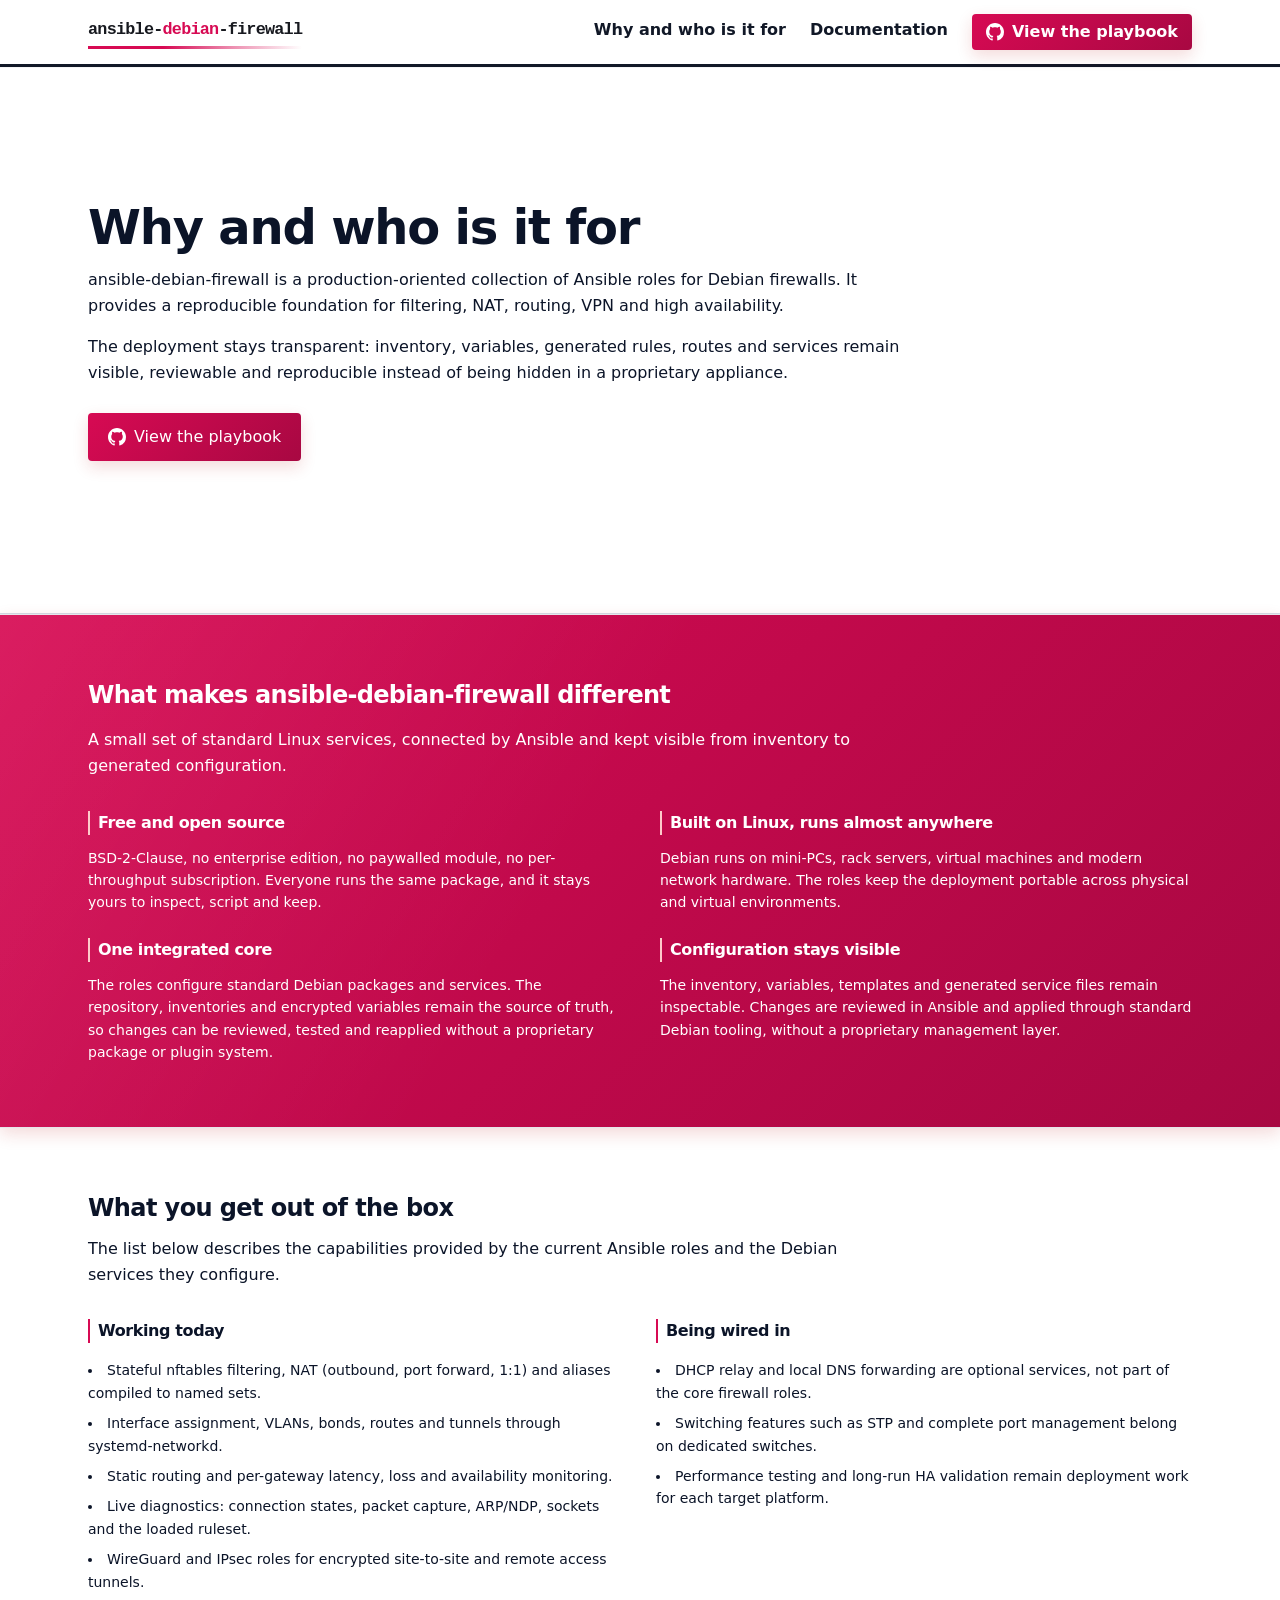
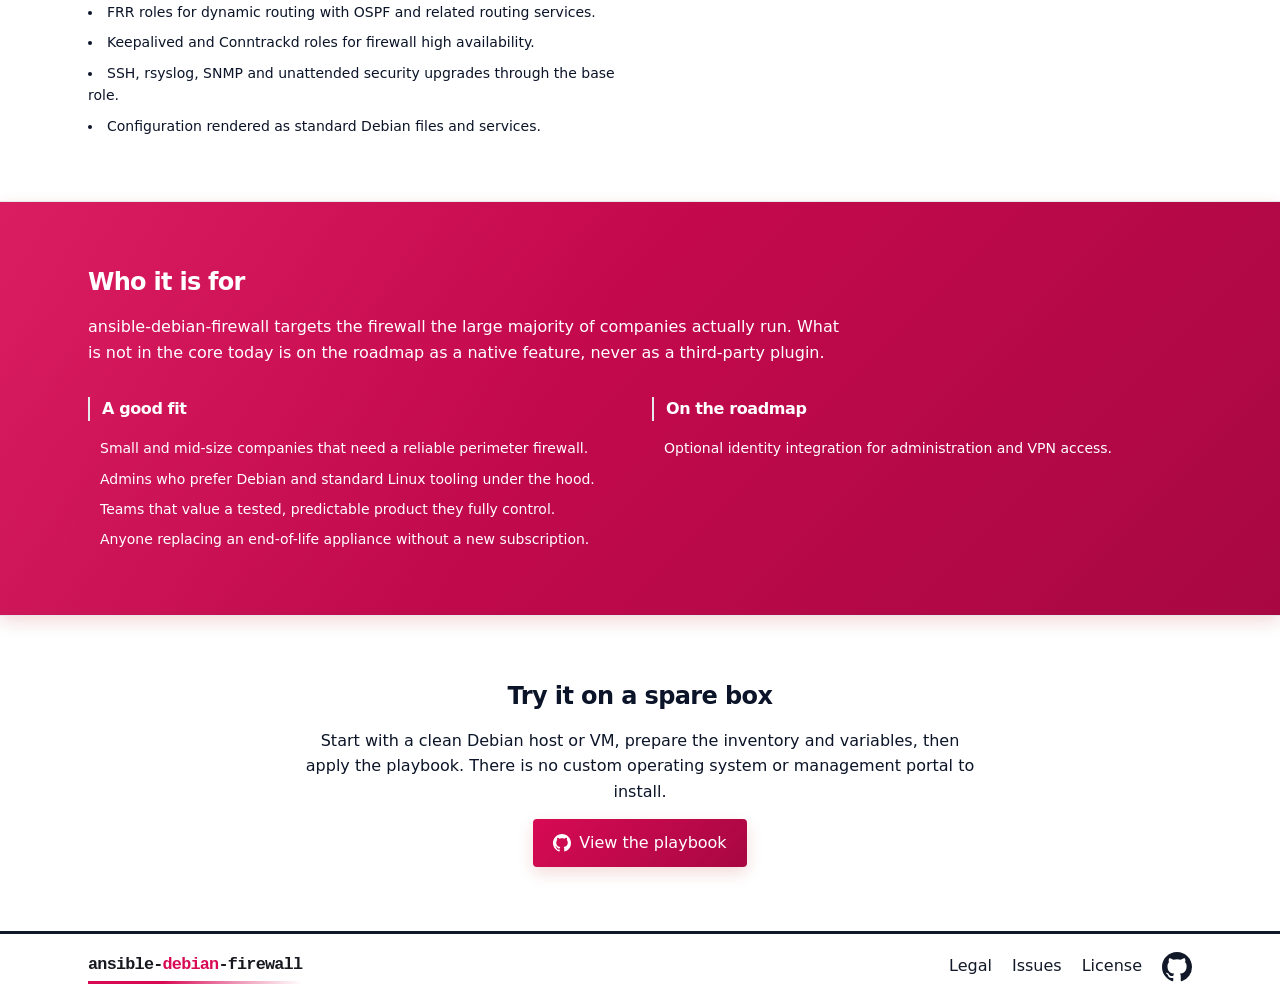
==== commit 8d54061a: "fix: corriger les bugs des rôles firewall et aligner la documentation - base: accepter Debian 13 et " ====
--- a/website/why.html
+++ b/website/why.html
@@ -176,7 +176,7 @@
         <h3 class="text-base font-semibold text-slate-900 border-l-2 border-red-600 pl-2">Working today</h3>
         <ul class="mt-3 space-y-2 text-sm text-slate-900 list-disc list-inside">
           <li>Stateful nftables filtering, NAT (outbound, port forward, 1:1) and aliases compiled to named sets.</li>
-          <li>Interface assignment, VLANs, bridges, LAGG and tunnels through iproute2.</li>
+          <li>Interface assignment, VLANs, bonds, routes and tunnels through systemd-networkd.</li>
           <li>Static routing and per-gateway latency, loss and availability monitoring.</li>
           <li>Live diagnostics: connection states, packet capture, ARP/NDP, sockets and the loaded ruleset.</li>
           <li>WireGuard and IPsec roles for encrypted site-to-site and remote access tunnels.</li>
